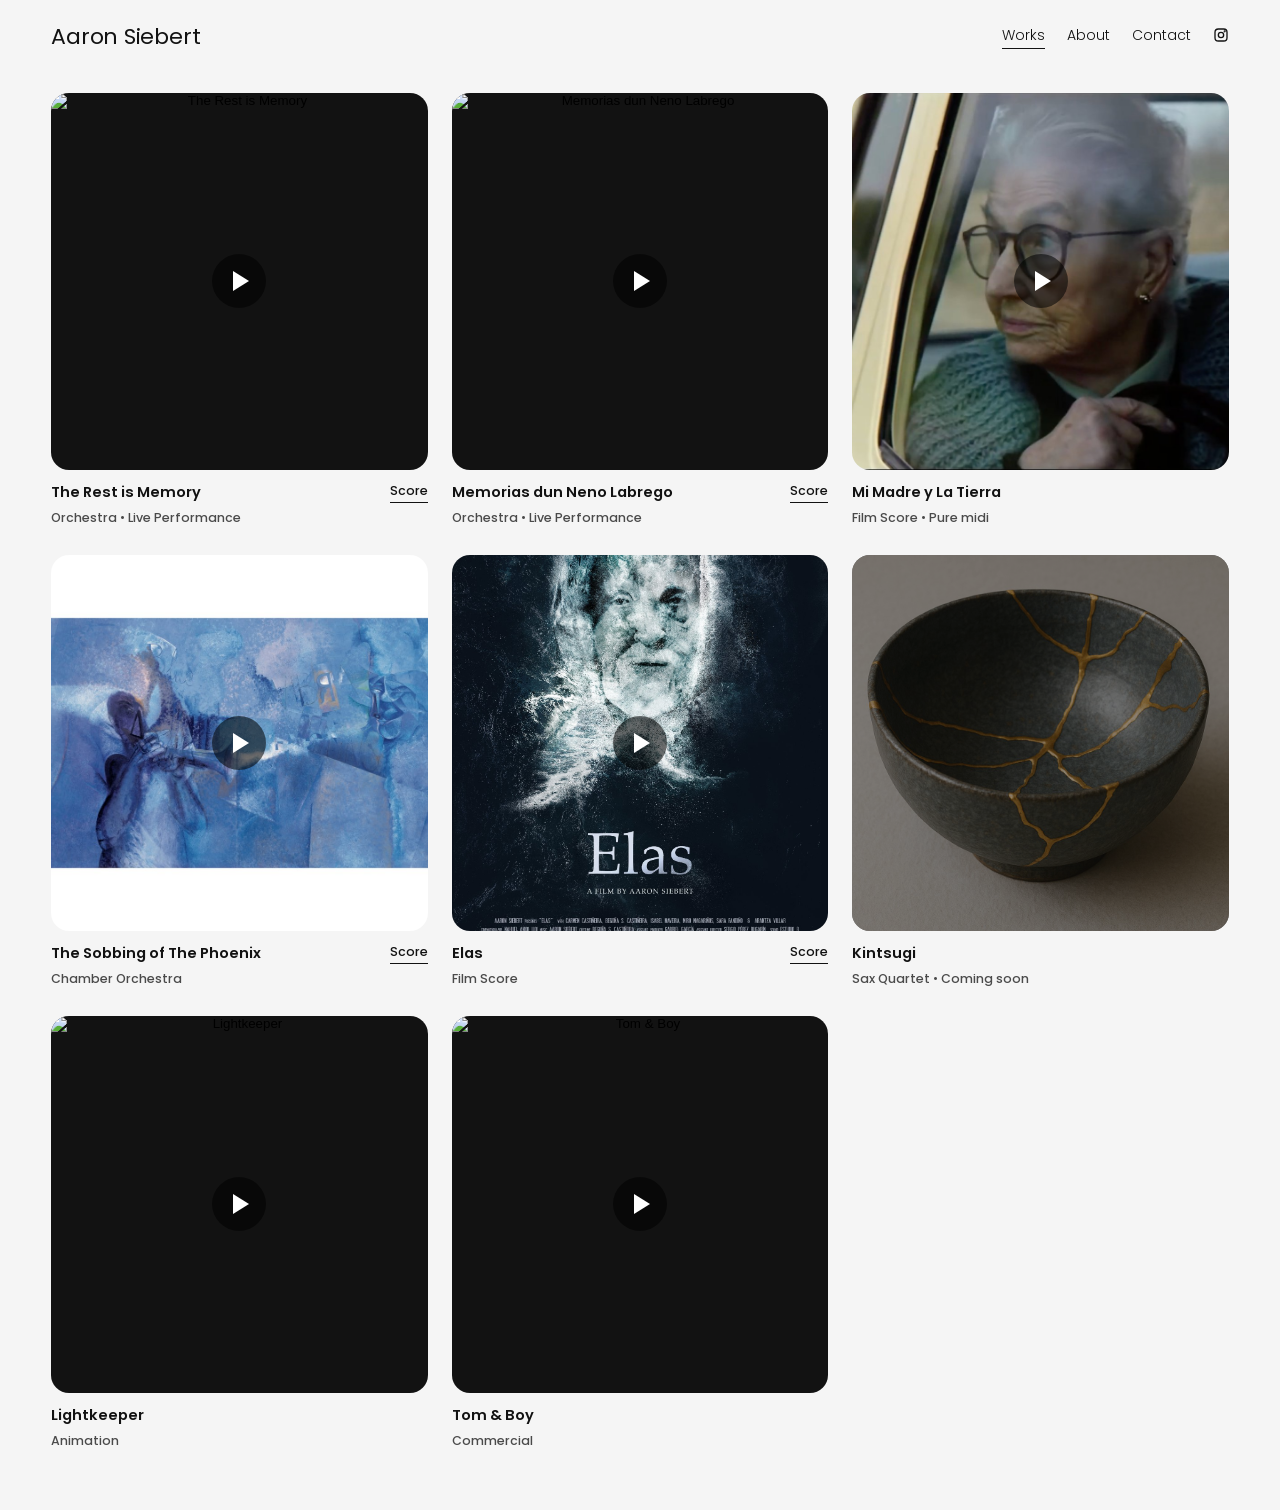
==== index.html @ 32c941d0 "Static clone of aaronsiebert.com" ====
<!doctype html>
<html lang="en"><head><meta charset="utf-8"><meta name="viewport" content="width=device-width,initial-scale=1">
<title>Aaron Siebert</title>
<meta name="description" content="Aaron Siebert is a composer and pianist working in film, modern classical, and ambient music.">
<link rel="preconnect" href="https://fonts.googleapis.com"><link rel="preconnect" href="https://fonts.gstatic.com" crossorigin>
<link href="https://fonts.googleapis.com/css2?family=Poppins:wght@300;400;500;600&display=swap" rel="stylesheet">
<link rel="stylesheet" href="style.css"></head><body>
<header><a class="name" href="index.html">Aaron Siebert</a>
<nav><a href="index.html" class="on">Works</a><a href="about.html">About</a><a href="contact.html">Contact</a>
<a href="https://www.instagram.com/eronsiebert" aria-label="Instagram"><svg viewBox="0 0 24 24" fill="none" stroke="currentColor" stroke-width="2"><rect x="3" y="3" width="18" height="18" rx="5"/><circle cx="12" cy="12" r="4"/><circle cx="17.5" cy="6.5" r=".6" fill="currentColor"/></svg></a></nav></header>
<main>
<section class="grid">
<article class="card"><button class="thumb" data-video="https://www.youtube.com/embed/VmXLb_omKdQ" aria-label="Play: The Rest is Memory"><img src="https://i.ytimg.com/vi/VmXLb_omKdQ/hqdefault.jpg" alt="The Rest is Memory" loading="lazy"><span class="play"><i></i></span></button><div class="meta"><span>The Rest is Memory</span><a href="https://payhip.com/b/KmM7Y">Score</a></div><div class="sub">Orchestra • Live Performance</div></article>
<article class="card"><button class="thumb" data-video="https://www.youtube.com/embed/lmj0NZ4sHpU" aria-label="Play: Memorias dun Neno Labrego"><img src="https://i.ytimg.com/vi/lmj0NZ4sHpU/hqdefault.jpg" alt="Memorias dun Neno Labrego" loading="lazy"><span class="play"><i></i></span></button><div class="meta"><span>Memorias dun Neno Labrego</span><a href="https://payhip.com/b/eUmyQ">Score</a></div><div class="sub">Orchestra • Live Performance</div></article>
<article class="card"><button class="thumb" data-video="https://www.youtube.com/embed/rWgBEFAA0as" aria-label="Play: Mi Madre y La Tierra"><img src="img/mi-madre.jpg" alt="Mi Madre y La Tierra" loading="lazy"><span class="play"><i></i></span></button><div class="meta"><span>Mi Madre y La Tierra</span></div><div class="sub">Film Score • Pure midi</div></article>
<article class="card"><button class="thumb" data-video="https://www.youtube.com/embed/GKws6hF8Yq0" aria-label="Play: The Sobbing of The Phoenix"><img src="img/phoenix.jpg" alt="The Sobbing of The Phoenix" loading="lazy"><span class="play"><i></i></span></button><div class="meta"><span>The Sobbing of The Phoenix</span><a href="https://payhip.com/b/GETXm">Score</a></div><div class="sub">Chamber Orchestra</div></article>
<article class="card"><button class="thumb" data-video="https://player.vimeo.com/video/514063213?badge=0&autopause=0" aria-label="Play: Elas"><img src="img/elas.jpg" alt="Elas" loading="lazy"><span class="play"><i></i></span></button><div class="meta"><span>Elas</span><a href="https://payhip.com/b/En1pl">Score</a></div><div class="sub">Film Score</div></article>
<article class="card off"><button class="thumb" disabled aria-label="Coming soon"><img src="img/kintsugi.jpg" alt="Kintsugi" loading="lazy"><span class="play"><i></i></span></button><div class="meta"><span>Kintsugi</span></div><div class="sub">Sax Quartet • Coming soon</div></article>
<article class="card"><button class="thumb" data-video="https://www.youtube.com/embed/2Od0aXSgrkA" aria-label="Play: Lightkeeper"><img src="https://i.ytimg.com/vi/2Od0aXSgrkA/hqdefault.jpg" alt="Lightkeeper" loading="lazy"><span class="play"><i></i></span></button><div class="meta"><span>Lightkeeper</span></div><div class="sub">Animation</div></article>
<article class="card"><button class="thumb" data-video="https://www.youtube.com/embed/Xq5RKYKqcW0" aria-label="Play: Tom &amp; Boy"><img src="https://i.ytimg.com/vi/Xq5RKYKqcW0/hqdefault.jpg" alt="Tom &amp; Boy" loading="lazy"><span class="play"><i></i></span></button><div class="meta"><span>Tom &amp; Boy</span></div><div class="sub">Commercial</div></article>
</section>
<div id="modal" role="dialog" aria-label="Video"><div class="wrap"><button id="close" aria-label="Close">✕</button><iframe id="frame" allow="autoplay; encrypted-media; picture-in-picture" allowfullscreen></iframe></div></div>
<script>
const m=document.getElementById('modal'),f=document.getElementById('frame');
function shut(){m.classList.remove('open');f.src='about:blank'}
document.addEventListener('click',e=>{const b=e.target.closest('[data-video]');if(b){const u=b.dataset.video;f.src=u+(u.includes('?')?'&':'?')+'autoplay=1';m.classList.add('open');return}
if(e.target===m||e.target.id==='close')shut()});
document.addEventListener('keydown',e=>{if(e.key==='Escape')shut()});
</script>
</main>
</body></html>
---- style.css ----
:root{--bg:#f5f5f5;--fg:#121212;--accent:#a0524d}
*{box-sizing:border-box}
body{margin:0;background:var(--bg);color:var(--fg);font-family:"Poppins",system-ui,sans-serif;font-weight:300}
a{color:inherit}
header{display:flex;justify-content:space-between;align-items:center;padding:20px 4vw}
header .name{font-size:22px;font-weight:400;text-decoration:none;letter-spacing:-.01em}
nav{display:flex;gap:22px;align-items:center;font-size:14px}
nav a{text-decoration:none;padding-bottom:2px;border-bottom:1px solid transparent}
nav a.on{border-color:var(--fg)}
nav svg{width:16px;height:16px;display:block}
main{padding:0 4vw 60px;max-width:1500px;margin:0 auto}
.grid{display:grid;grid-template-columns:repeat(3,1fr);gap:28px 24px;padding-top:20px}
.thumb{display:block;width:100%;aspect-ratio:1;border:0;padding:0;border-radius:18px;overflow:hidden;background:#121212;cursor:pointer;position:relative}
.thumb img{width:100%;height:100%;object-fit:cover;display:block;transition:transform .3s}
.card:not(.off) .thumb:hover img{transform:scale(1.03)}
.card.off .thumb{cursor:default}
.card.off .thumb img{opacity:.55}
.thumb .play{position:absolute;inset:0;display:grid;place-items:center}
.card.off .play{display:none}
.play i{width:54px;height:54px;border-radius:50%;background:rgba(0,0,0,.55);display:grid;place-items:center}
.play i:after{content:"";border-left:16px solid #fff;border-top:10px solid transparent;border-bottom:10px solid transparent;margin-left:4px}
.meta{display:flex;justify-content:space-between;gap:10px;margin-top:12px;font-size:14.5px;font-weight:600}
.meta a{font-size:12.5px;font-weight:500;border-bottom:1px solid var(--fg);text-decoration:none;white-space:nowrap}
.sub{font-size:12.5px;font-weight:500;margin-top:6px;opacity:.75}
.two{display:grid;grid-template-columns:1fr 1fr;gap:5vw;padding-top:30px;align-items:start}
.two p{font-size:21px;line-height:1.5;margin:0 0 18px}
.two img.photo{width:100%;display:block}
.sig{width:200px;margin-top:10px}
form label{display:block;font-size:13px;margin:16px 0 6px}
form label small{opacity:.6}
form input,form textarea{width:100%;font:inherit;font-size:15px;padding:10px;border:1px solid #555;background:transparent}
form .row{display:grid;grid-template-columns:1fr 1fr;gap:14px}
form textarea{min-height:140px}
form .chk{display:flex;gap:8px;align-items:center;font-size:13px;margin-top:12px}
form .chk input{width:auto}
form button{margin-top:20px;background:var(--accent);color:#fff;border:0;padding:14px 26px;font:inherit;font-size:14px;cursor:pointer}
#modal{position:fixed;inset:0;background:rgba(0,0,0,.88);display:none;place-items:center;z-index:9}
#modal.open{display:grid}
.wrap{width:min(92vw,1100px);aspect-ratio:16/9;position:relative}
.wrap iframe{width:100%;height:100%;border:0}
#close{position:absolute;right:0;top:-40px;background:none;border:0;color:#fff;font-size:24px;cursor:pointer}
@media(max-width:900px){.grid{grid-template-columns:repeat(2,1fr)}.two{grid-template-columns:1fr}}
@media(max-width:560px){.grid{grid-template-columns:1fr}.two p{font-size:18px}form .row{grid-template-columns:1fr}}
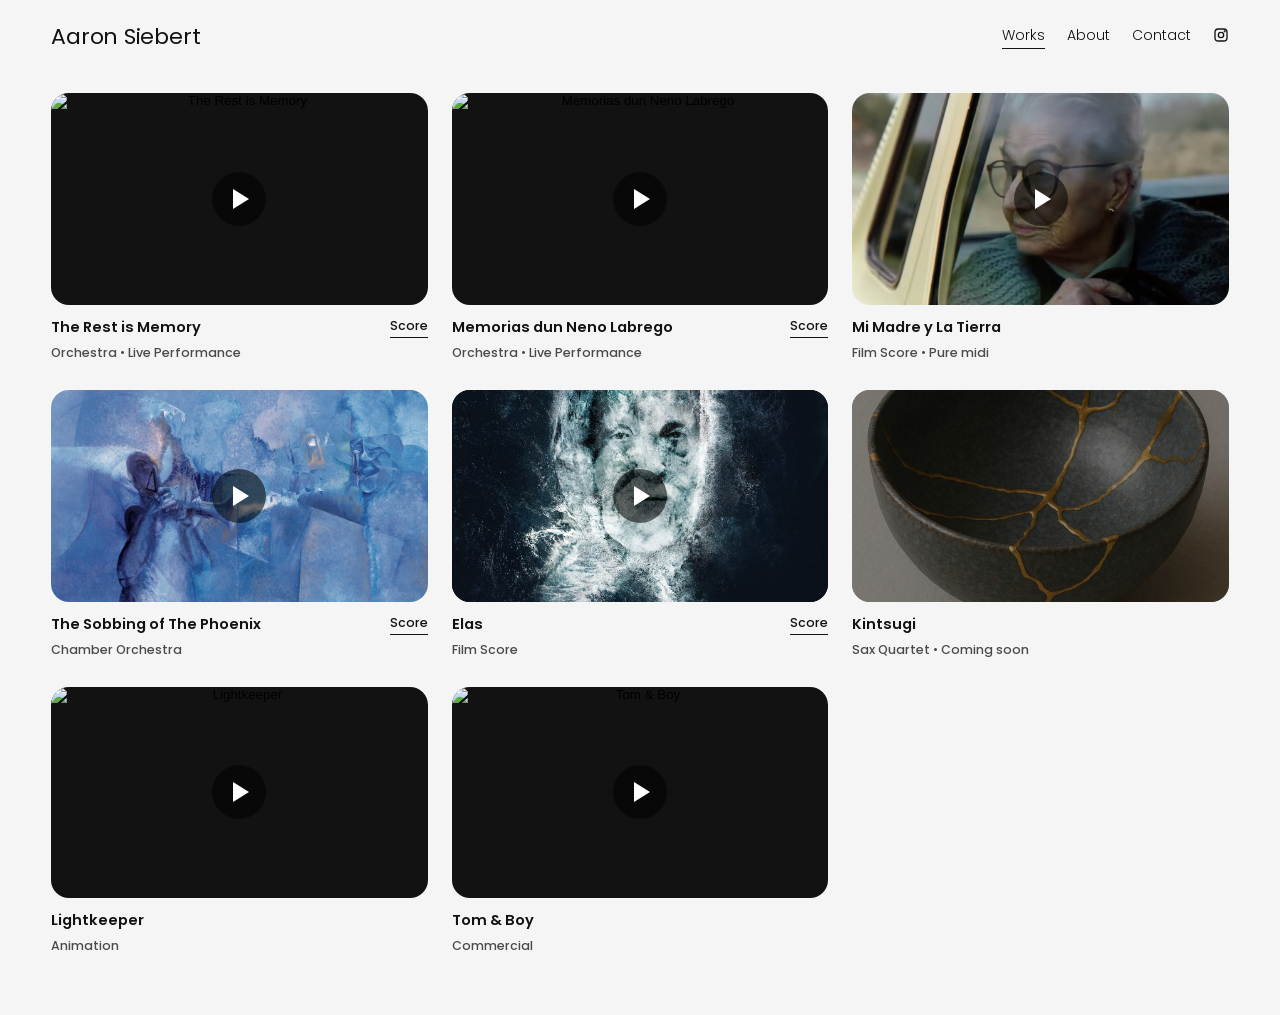
==== commit d3d70f4e: "16:9 tiles; trim white margins off Phoenix thumbnail; reframe Elas poster" ====
--- a/index.html
+++ b/index.html
@@ -14,7 +14,7 @@
 <article class="card"><button class="thumb" data-video="https://www.youtube.com/embed/lmj0NZ4sHpU" aria-label="Play: Memorias dun Neno Labrego"><img src="https://i.ytimg.com/vi/lmj0NZ4sHpU/hqdefault.jpg" alt="Memorias dun Neno Labrego" loading="lazy"><span class="play"><i></i></span></button><div class="meta"><span>Memorias dun Neno Labrego</span><a href="https://payhip.com/b/eUmyQ">Score</a></div><div class="sub">Orchestra • Live Performance</div></article>
 <article class="card"><button class="thumb" data-video="https://www.youtube.com/embed/rWgBEFAA0as" aria-label="Play: Mi Madre y La Tierra"><img src="img/mi-madre.jpg" alt="Mi Madre y La Tierra" loading="lazy"><span class="play"><i></i></span></button><div class="meta"><span>Mi Madre y La Tierra</span></div><div class="sub">Film Score • Pure midi</div></article>
 <article class="card"><button class="thumb" data-video="https://www.youtube.com/embed/GKws6hF8Yq0" aria-label="Play: The Sobbing of The Phoenix"><img src="img/phoenix.jpg" alt="The Sobbing of The Phoenix" loading="lazy"><span class="play"><i></i></span></button><div class="meta"><span>The Sobbing of The Phoenix</span><a href="https://payhip.com/b/GETXm">Score</a></div><div class="sub">Chamber Orchestra</div></article>
-<article class="card"><button class="thumb" data-video="https://player.vimeo.com/video/514063213?badge=0&autopause=0" aria-label="Play: Elas"><img src="img/elas.jpg" alt="Elas" loading="lazy"><span class="play"><i></i></span></button><div class="meta"><span>Elas</span><a href="https://payhip.com/b/En1pl">Score</a></div><div class="sub">Film Score</div></article>
+<article class="card"><button class="thumb" data-video="https://player.vimeo.com/video/514063213?badge=0&autopause=0" aria-label="Play: Elas"><img src="img/elas.jpg" style="object-position:50% 26%" alt="Elas" loading="lazy"><span class="play"><i></i></span></button><div class="meta"><span>Elas</span><a href="https://payhip.com/b/En1pl">Score</a></div><div class="sub">Film Score</div></article>
 <article class="card off"><button class="thumb" disabled aria-label="Coming soon"><img src="img/kintsugi.jpg" alt="Kintsugi" loading="lazy"><span class="play"><i></i></span></button><div class="meta"><span>Kintsugi</span></div><div class="sub">Sax Quartet • Coming soon</div></article>
 <article class="card"><button class="thumb" data-video="https://www.youtube.com/embed/2Od0aXSgrkA" aria-label="Play: Lightkeeper"><img src="https://i.ytimg.com/vi/2Od0aXSgrkA/hqdefault.jpg" alt="Lightkeeper" loading="lazy"><span class="play"><i></i></span></button><div class="meta"><span>Lightkeeper</span></div><div class="sub">Animation</div></article>
 <article class="card"><button class="thumb" data-video="https://www.youtube.com/embed/Xq5RKYKqcW0" aria-label="Play: Tom &amp; Boy"><img src="https://i.ytimg.com/vi/Xq5RKYKqcW0/hqdefault.jpg" alt="Tom &amp; Boy" loading="lazy"><span class="play"><i></i></span></button><div class="meta"><span>Tom &amp; Boy</span></div><div class="sub">Commercial</div></article>
--- a/style.css
+++ b/style.css
@@ -10,7 +10,7 @@
 nav svg{width:16px;height:16px;display:block}
 main{padding:0 4vw 60px;max-width:1500px;margin:0 auto}
 .grid{display:grid;grid-template-columns:repeat(3,1fr);gap:28px 24px;padding-top:20px}
-.thumb{display:block;width:100%;aspect-ratio:1;border:0;padding:0;border-radius:18px;overflow:hidden;background:#121212;cursor:pointer;position:relative}
+.thumb{display:block;width:100%;aspect-ratio:16/9;border:0;padding:0;border-radius:18px;overflow:hidden;background:#121212;cursor:pointer;position:relative}
 .thumb img{width:100%;height:100%;object-fit:cover;display:block;transition:transform .3s}
 .card:not(.off) .thumb:hover img{transform:scale(1.03)}
 .card.off .thumb{cursor:default}
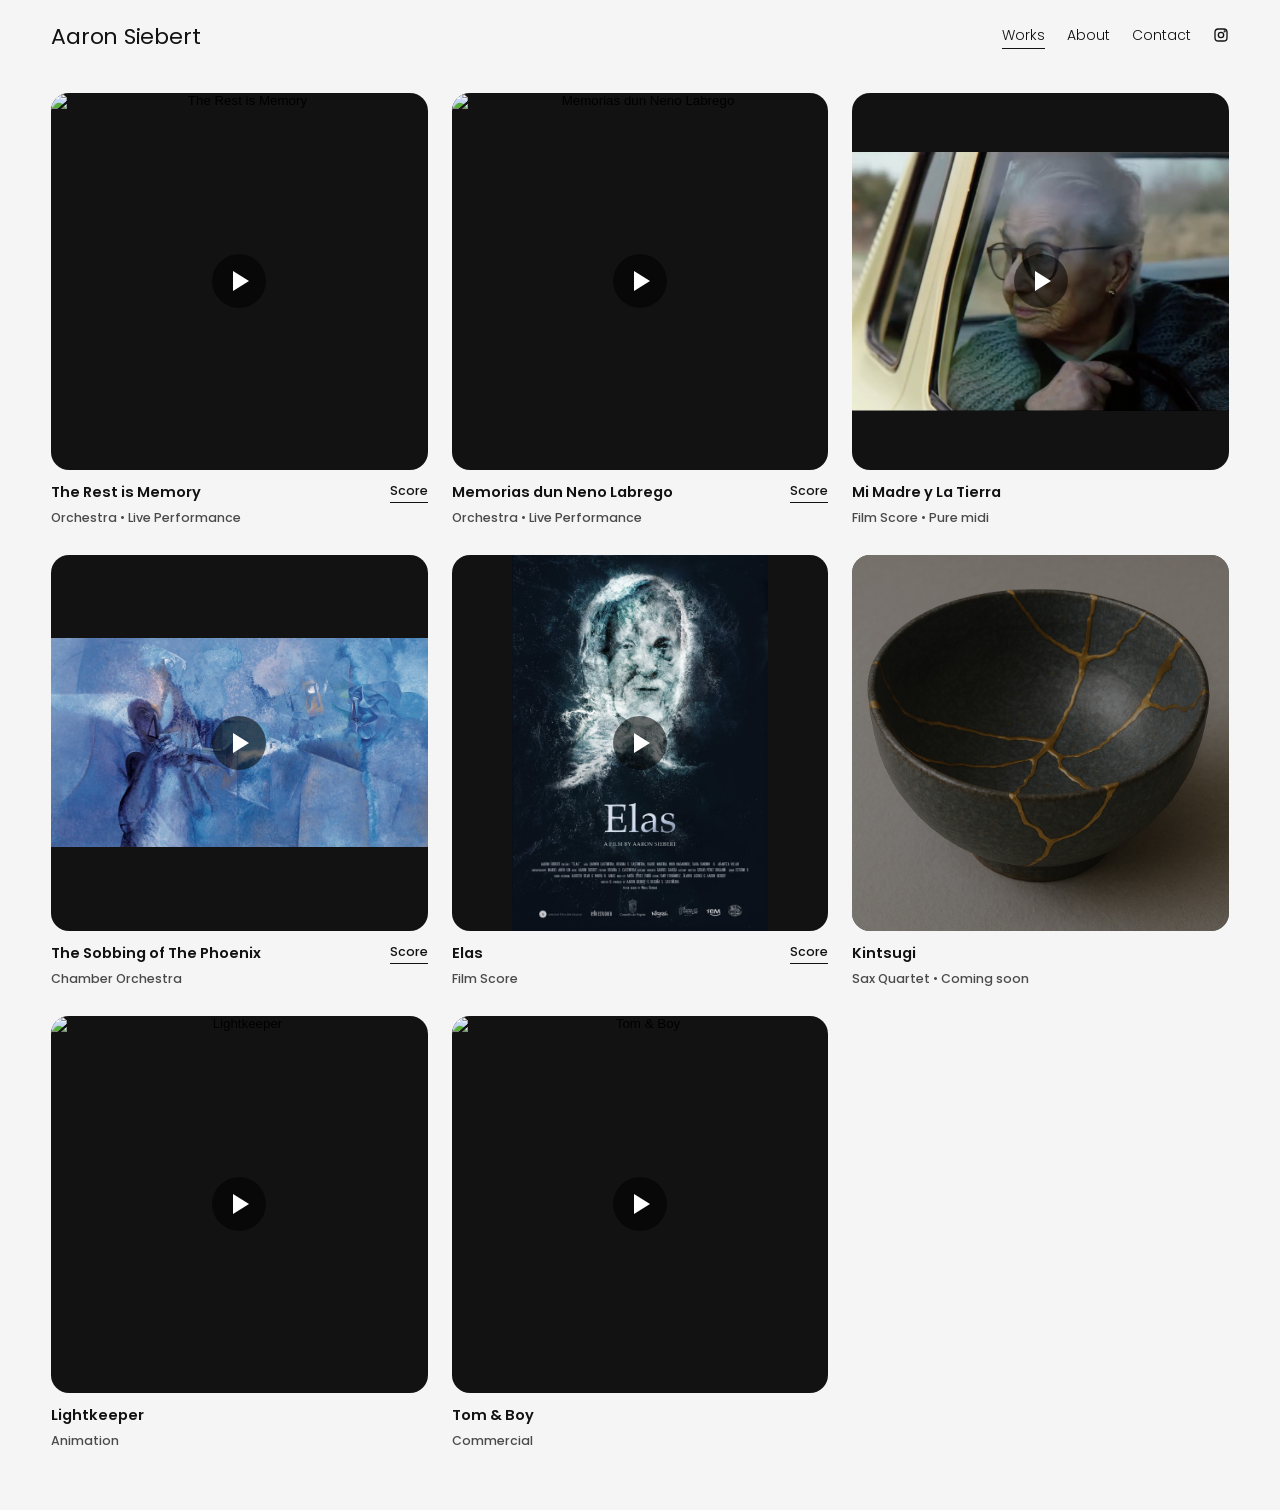
==== commit 90eab651: "Show every thumbnail whole (no crop/zoom); square tiles restored; trim Phoenix margins" ====
--- a/index.html
+++ b/index.html
@@ -14,7 +14,7 @@
 <article class="card"><button class="thumb" data-video="https://www.youtube.com/embed/lmj0NZ4sHpU" aria-label="Play: Memorias dun Neno Labrego"><img src="https://i.ytimg.com/vi/lmj0NZ4sHpU/hqdefault.jpg" alt="Memorias dun Neno Labrego" loading="lazy"><span class="play"><i></i></span></button><div class="meta"><span>Memorias dun Neno Labrego</span><a href="https://payhip.com/b/eUmyQ">Score</a></div><div class="sub">Orchestra • Live Performance</div></article>
 <article class="card"><button class="thumb" data-video="https://www.youtube.com/embed/rWgBEFAA0as" aria-label="Play: Mi Madre y La Tierra"><img src="img/mi-madre.jpg" alt="Mi Madre y La Tierra" loading="lazy"><span class="play"><i></i></span></button><div class="meta"><span>Mi Madre y La Tierra</span></div><div class="sub">Film Score • Pure midi</div></article>
 <article class="card"><button class="thumb" data-video="https://www.youtube.com/embed/GKws6hF8Yq0" aria-label="Play: The Sobbing of The Phoenix"><img src="img/phoenix.jpg" alt="The Sobbing of The Phoenix" loading="lazy"><span class="play"><i></i></span></button><div class="meta"><span>The Sobbing of The Phoenix</span><a href="https://payhip.com/b/GETXm">Score</a></div><div class="sub">Chamber Orchestra</div></article>
-<article class="card"><button class="thumb" data-video="https://player.vimeo.com/video/514063213?badge=0&autopause=0" aria-label="Play: Elas"><img src="img/elas.jpg" style="object-position:50% 26%" alt="Elas" loading="lazy"><span class="play"><i></i></span></button><div class="meta"><span>Elas</span><a href="https://payhip.com/b/En1pl">Score</a></div><div class="sub">Film Score</div></article>
+<article class="card"><button class="thumb" data-video="https://player.vimeo.com/video/514063213?badge=0&autopause=0" aria-label="Play: Elas"><img src="img/elas.jpg" alt="Elas" loading="lazy"><span class="play"><i></i></span></button><div class="meta"><span>Elas</span><a href="https://payhip.com/b/En1pl">Score</a></div><div class="sub">Film Score</div></article>
 <article class="card off"><button class="thumb" disabled aria-label="Coming soon"><img src="img/kintsugi.jpg" alt="Kintsugi" loading="lazy"><span class="play"><i></i></span></button><div class="meta"><span>Kintsugi</span></div><div class="sub">Sax Quartet • Coming soon</div></article>
 <article class="card"><button class="thumb" data-video="https://www.youtube.com/embed/2Od0aXSgrkA" aria-label="Play: Lightkeeper"><img src="https://i.ytimg.com/vi/2Od0aXSgrkA/hqdefault.jpg" alt="Lightkeeper" loading="lazy"><span class="play"><i></i></span></button><div class="meta"><span>Lightkeeper</span></div><div class="sub">Animation</div></article>
 <article class="card"><button class="thumb" data-video="https://www.youtube.com/embed/Xq5RKYKqcW0" aria-label="Play: Tom &amp; Boy"><img src="https://i.ytimg.com/vi/Xq5RKYKqcW0/hqdefault.jpg" alt="Tom &amp; Boy" loading="lazy"><span class="play"><i></i></span></button><div class="meta"><span>Tom &amp; Boy</span></div><div class="sub">Commercial</div></article>
--- a/style.css
+++ b/style.css
@@ -10,8 +10,8 @@
 nav svg{width:16px;height:16px;display:block}
 main{padding:0 4vw 60px;max-width:1500px;margin:0 auto}
 .grid{display:grid;grid-template-columns:repeat(3,1fr);gap:28px 24px;padding-top:20px}
-.thumb{display:block;width:100%;aspect-ratio:16/9;border:0;padding:0;border-radius:18px;overflow:hidden;background:#121212;cursor:pointer;position:relative}
-.thumb img{width:100%;height:100%;object-fit:cover;display:block;transition:transform .3s}
+.thumb{display:block;width:100%;aspect-ratio:1;border:0;padding:0;border-radius:18px;overflow:hidden;background:#121212;cursor:pointer;position:relative}
+.thumb img{width:100%;height:100%;object-fit:contain;display:block;transition:transform .3s}
 .card:not(.off) .thumb:hover img{transform:scale(1.03)}
 .card.off .thumb{cursor:default}
 .card.off .thumb img{opacity:.55}
